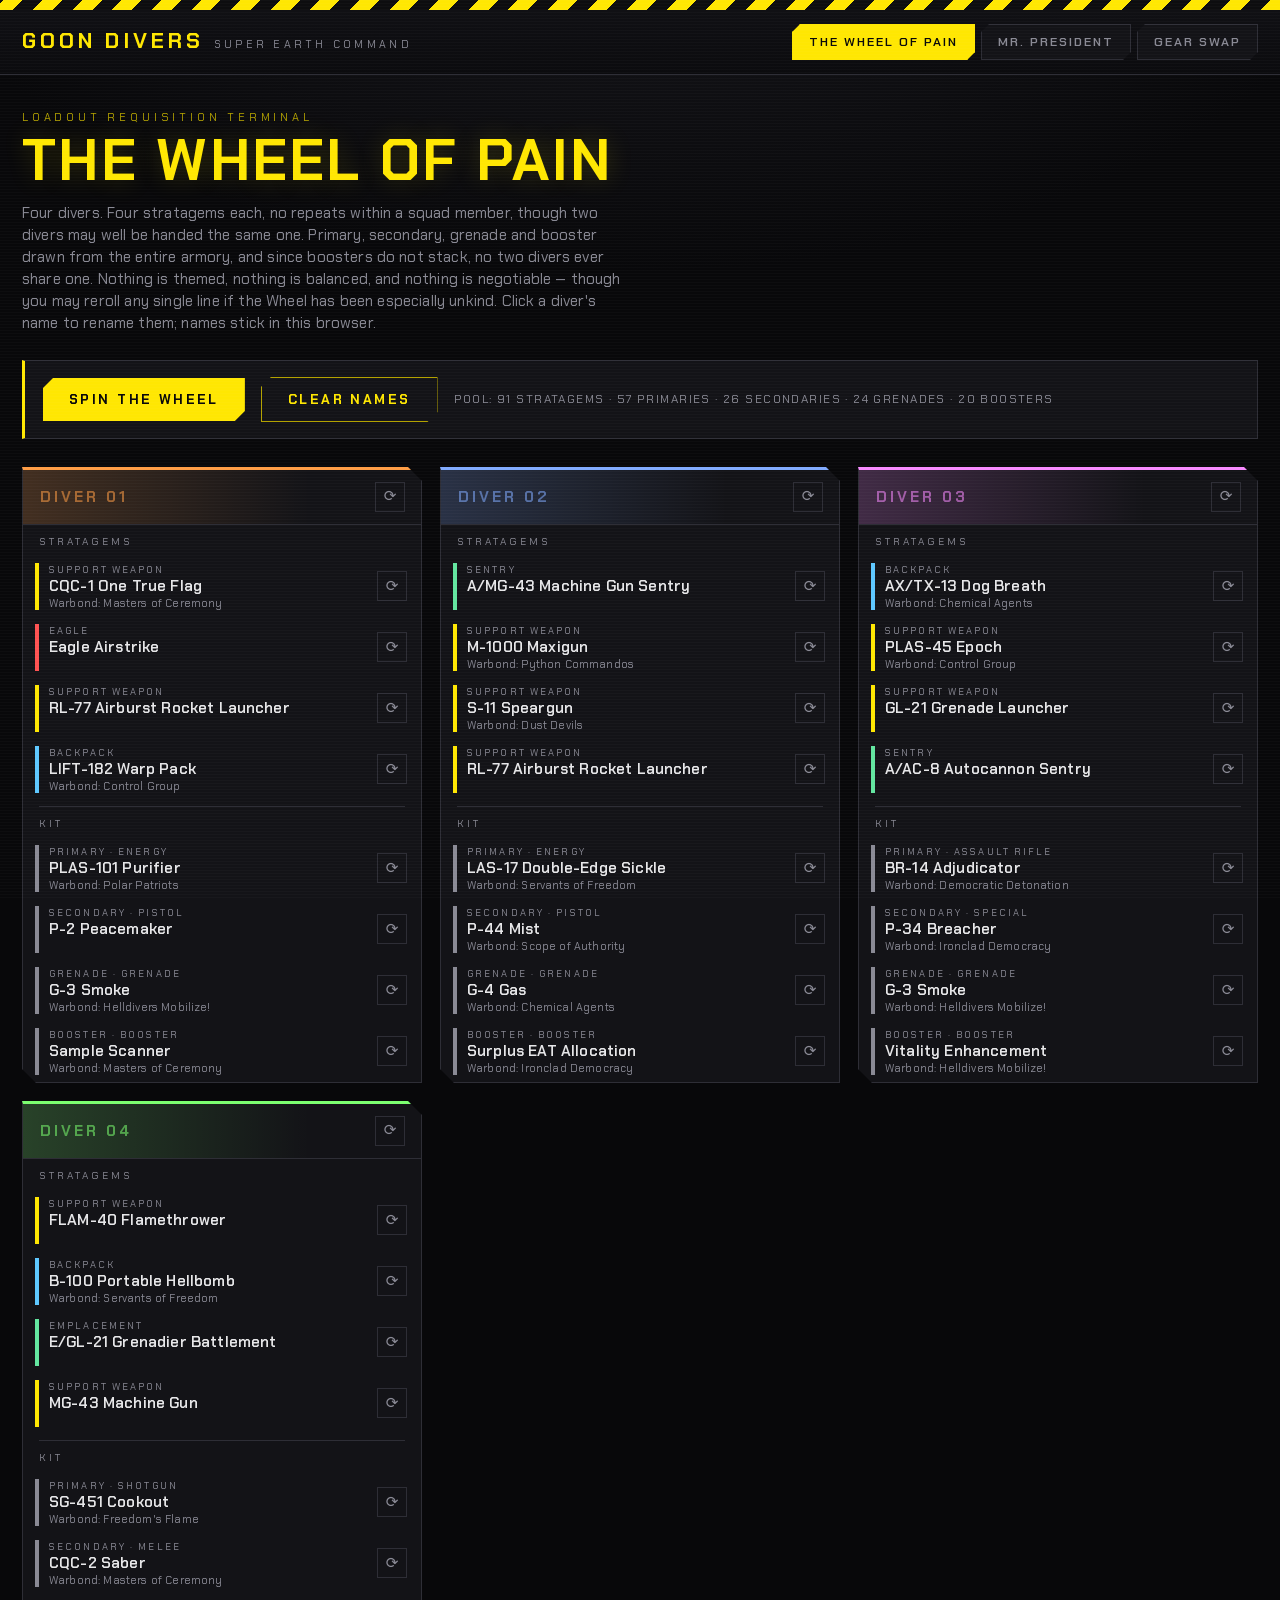
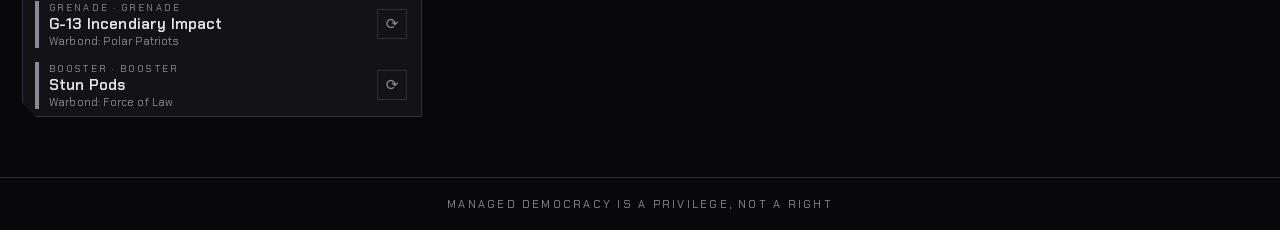
==== index.html @ 0e6957d7 "Label Super Store items and keep note lines a fixed height Co-Authored-By: Claude Sonnet 5.5 <norepl" ====
<!DOCTYPE html>
<html lang="en">
<head>
<meta charset="utf-8">
<meta name="viewport" content="width=device-width, initial-scale=1">
<title>The Wheel of Pain :: Goon Divers</title>
<meta name="description" content="Random Helldivers 2 loadout generator for four divers. No themes, no synergy, no mercy.">
<link rel="preconnect" href="https://fonts.googleapis.com">
<link rel="preconnect" href="https://fonts.gstatic.com" crossorigin>
<link href="https://fonts.googleapis.com/css2?family=Chakra+Petch:wght@400;600;700&display=swap" rel="stylesheet">
<link rel="stylesheet" href="css/style.css?v=13">
</head>
<body>

<div class="hazard"></div>

<header class="masthead">
  <div class="masthead-inner">
    <a class="brand" href="index.html">
      <span class="brand-mark">Goon Divers</span>
      <span class="brand-sub">Super Earth Command</span>
    </a>
    <nav class="nav">
      <a href="index.html" aria-current="page">The Wheel of Pain</a>
      <a href="mr-president.html">Mr. President</a>
      <a href="gear-swap.html">Gear Swap</a>
    </nav>
  </div>
</header>

<main class="shell">

  <div class="page-head">
    <p class="eyebrow">Loadout Requisition Terminal</p>
    <h1>The Wheel of Pain</h1>
    <p class="lede">
      Four divers. Four stratagems each, no repeats within a squad member,
      though two divers may well be handed the same one. Primary, secondary,
      grenade and booster drawn from the entire armory, and since boosters do
      not stack, no two divers ever share one. Nothing is themed, nothing is
      balanced, and nothing is negotiable — though you may reroll any single
      line if the Wheel has been especially unkind.
      Click a diver's name to rename them; names stick in this browser.
    </p>
  </div>

  <div class="controls">
    <button class="btn" id="reroll-all" type="button">Spin the Wheel</button>
    <button class="btn btn-ghost" id="clear-names" type="button">Clear Names</button>
    <span class="control-note">Pool: <span id="pool-count">—</span></span>
  </div>

  <div class="grid" id="grid"></div>

</main>

<footer class="foot">Managed Democracy is a privilege, not a right</footer>

<script src="js/names.js?v=13"></script>
<script src="js/data.js?v=13"></script>
<script src="js/wheel.js?v=13"></script>
</body>
</html>
---- css/style.css ----
/* ==========================================================================
   GOON DIVERS :: SUPER EARTH TERMINAL SKIN
   ========================================================================== */

:root {
  --se-yellow:      #ffe702;
  --se-yellow-dim:  #b3a200;
  --se-red:         #ff3b30;
  --ink:            #08080a;
  --panel:          #131317;
  --panel-2:        #1b1b21;
  --line:           #2e2e36;
  --text:           #e6e6e8;
  --text-dim:       #8a8a95;

  --g-orbital:      #ff8a3d;
  --g-eagle:        #ff5252;
  --g-support:      #ffe702;
  --g-backpack:     #5ec8ff;
  --g-vehicle:      #c08cff;
  --g-sentry:       #63e6a0;
  --g-emplacement:  #63e6a0;
  --g-slot:         #8a8a95;

  /* In-game squad colours, in join order. Diver 4's green is not documented
     anywhere public; it is matched to the other three, which are all exactly
     100% saturation. Swap it here if you pull the real value off a screenshot. */
  --p1: #ff9d45;   /* orange */
  --p2: #81abff;   /* blue   */
  --p3: #f88aff;   /* pink   */
  --p4: #7cff70;   /* green  — derived */

  --notch:          14px;
  --font: "Chakra Petch", "Bahnschrift", "DIN Alternate",
          "Segoe UI Semibold", system-ui, sans-serif;
}

* { box-sizing: border-box; }

html { -webkit-text-size-adjust: 100%; }

body {
  margin: 0;
  min-height: 100vh;
  background:
    radial-gradient(1200px 700px at 50% -10%, #1a1a20 0%, transparent 65%),
    var(--ink);
  color: var(--text);
  font-family: var(--font);
  font-size: 16px;
  line-height: 1.45;
  letter-spacing: .01em;
}

/* Faint scanlines, purely decorative. */
body::before {
  content: "";
  position: fixed;
  inset: 0;
  pointer-events: none;
  z-index: 999;
  background: repeating-linear-gradient(
    to bottom,
    rgba(255,255,255,.022) 0 1px,
    transparent 1px 3px
  );
}

a { color: var(--se-yellow); }

/* --- Hazard stripe divider ------------------------------------------------ */
.hazard {
  height: 10px;
  background: repeating-linear-gradient(
    -45deg,
    var(--se-yellow) 0 14px,
    #0d0d0f 14px 28px
  );
}

/* --- Masthead ------------------------------------------------------------- */
.masthead {
  border-bottom: 1px solid var(--line);
  background: linear-gradient(180deg, #101014, #0b0b0e);
}

.masthead-inner {
  max-width: 1400px;
  margin: 0 auto;
  padding: 14px 22px;
  display: flex;
  align-items: center;
  gap: 22px;
  flex-wrap: wrap;
}

.brand {
  display: flex;
  align-items: baseline;
  gap: 10px;
  text-decoration: none;
  color: inherit;
}

.brand-mark {
  font-size: 1.35rem;
  font-weight: 700;
  letter-spacing: .18em;
  text-transform: uppercase;
  color: var(--se-yellow);
}

.brand-sub {
  font-size: .68rem;
  letter-spacing: .3em;
  text-transform: uppercase;
  color: var(--text-dim);
}

.nav {
  margin-left: auto;
  display: flex;
  gap: 6px;
  flex-wrap: wrap;
}

.nav a {
  display: block;
  padding: 8px 16px;
  font-size: .78rem;
  font-weight: 600;
  letter-spacing: .16em;
  text-transform: uppercase;
  text-decoration: none;
  color: var(--text-dim);
  border: 1px solid var(--line);
  background: var(--panel);
  clip-path: polygon(8px 0, 100% 0, 100% calc(100% - 8px), calc(100% - 8px) 100%, 0 100%, 0 8px);
  transition: color .12s, border-color .12s, background .12s;
}

.nav a:hover { color: var(--se-yellow); border-color: var(--se-yellow-dim); }

.nav a[aria-current="page"] {
  color: var(--ink);
  background: var(--se-yellow);
  border-color: var(--se-yellow);
}

/* --- Page shell ----------------------------------------------------------- */
.shell {
  max-width: 1400px;
  margin: 0 auto;
  padding: 34px 22px 60px;
}

.page-head { margin-bottom: 26px; }

.eyebrow {
  font-size: .7rem;
  letter-spacing: .34em;
  text-transform: uppercase;
  color: var(--se-yellow-dim);
  margin: 0 0 8px;
}

h1 {
  margin: 0;
  font-size: clamp(2.1rem, 6vw, 3.6rem);
  font-weight: 700;
  line-height: .98;
  letter-spacing: .04em;
  text-transform: uppercase;
  color: var(--se-yellow);
  text-shadow: 0 0 26px rgba(255, 231, 2, .18);
}

.lede {
  margin: 12px 0 0;
  max-width: 68ch;
  color: var(--text-dim);
  font-size: .95rem;
}

/* --- Control bar ---------------------------------------------------------- */
.controls {
  margin: 24px 0 28px;
  padding: 16px 18px;
  display: flex;
  align-items: center;
  gap: 16px;
  flex-wrap: wrap;
  background: var(--panel);
  border: 1px solid var(--line);
  border-left: 3px solid var(--se-yellow);
}

.btn {
  font-family: inherit;
  font-size: .84rem;
  font-weight: 700;
  letter-spacing: .18em;
  text-transform: uppercase;
  padding: 13px 26px;
  color: var(--ink);
  background: var(--se-yellow);
  border: none;
  cursor: pointer;
  clip-path: polygon(10px 0, 100% 0, 100% calc(100% - 10px), calc(100% - 10px) 100%, 0 100%, 0 10px);
  transition: filter .12s, transform .06s;
}

.btn:hover { filter: brightness(1.12); }
.btn:active { transform: translateY(1px); }

.btn-ghost {
  color: var(--se-yellow);
  background: transparent;
  border: 1px solid var(--se-yellow-dim);
}

.btn-ghost:hover { background: rgba(255, 231, 2, .09); filter: none; }

.control-note {
  font-size: .74rem;
  letter-spacing: .12em;
  text-transform: uppercase;
  color: var(--text-dim);
}

/* --- Diver grid ----------------------------------------------------------- */
.grid {
  display: grid;
  grid-template-columns: repeat(auto-fit, minmax(300px, 1fr));
  gap: 18px;
}

.diver {
  --diver: var(--se-yellow);   /* overridden per card below */
  background: var(--panel);
  border: 1px solid var(--line);
  border-top: 3px solid var(--diver);
  clip-path: polygon(
    0 0, calc(100% - var(--notch)) 0, 100% var(--notch),
    100% 100%, var(--notch) 100%, 0 calc(100% - var(--notch))
  );
  display: flex;
  flex-direction: column;
}

.diver:nth-child(1) { --diver: var(--p1); }
.diver:nth-child(2) { --diver: var(--p2); }
.diver:nth-child(3) { --diver: var(--p3); }
.diver:nth-child(4) { --diver: var(--p4); }

/* Gear Swap puts a full-width scope banner first, pushing the four divers
   along by one. It sets its own colour, so only the divers shift. */
.scope-card ~ .diver:nth-child(2) { --diver: var(--p1); }
.scope-card ~ .diver:nth-child(3) { --diver: var(--p2); }
.scope-card ~ .diver:nth-child(4) { --diver: var(--p3); }
.scope-card ~ .diver:nth-child(5) { --diver: var(--p4); }

/* Reroll buttons follow their card, so the squad colour reads down the whole
   card. The slot bars stay on the stratagem-category palette — those carry
   information the diver colour would drown out. */
.diver .icon-btn:hover {
  background: var(--diver);
  border-color: var(--diver);
}

.diver-head {
  padding: 12px 16px;
  display: flex;
  align-items: center;
  gap: 10px;
  background: linear-gradient(90deg,
    color-mix(in srgb, var(--diver) 20%, transparent), transparent 72%);
  border-bottom: 1px solid var(--line);
}

/* Editable diver name. Styled to read as a heading until you click it. */
.diver-name {
  flex: 1;
  min-width: 0;
  font-family: inherit;
  font-size: .95rem;
  font-weight: 700;
  letter-spacing: .2em;
  text-transform: uppercase;
  color: var(--diver);
  background: transparent;
  border: 1px solid transparent;
  border-radius: 0;
  padding: 4px 8px;
  margin: -4px -8px;
  cursor: text;
  transition: border-color .12s, background .12s;
}

.diver-name::placeholder {
  color: var(--diver);
  opacity: .55;
}

.diver-name:hover {
  border-color: var(--line);
  background: color-mix(in srgb, var(--diver) 7%, transparent);
}

.diver-name:focus {
  outline: none;
  border-color: var(--diver);
  background: color-mix(in srgb, var(--diver) 12%, transparent);
}

.diver-name:focus::placeholder { opacity: .3; }

.diver-head .icon-btn { margin-left: auto; }

.section-label {
  padding: 10px 16px 6px;
  font-size: .64rem;
  letter-spacing: .3em;
  text-transform: uppercase;
  color: var(--text-dim);
}

.divider {
  height: 1px;
  margin: 6px 16px 0;
  background: var(--line);
}

/* --- Individual kit slot -------------------------------------------------- */
.slot {
  display: grid;
  grid-template-columns: 4px 1fr auto;
  align-items: center;
  gap: 10px;
  padding: 7px 14px 7px 12px;
}

.slot:hover { background: var(--panel-2); }

.slot-bar {
  align-self: stretch;
  min-height: 26px;
  background: var(--tag, var(--g-slot));
}

.slot-body { min-width: 0; }

.slot-kind {
  font-size: .6rem;
  letter-spacing: .22em;
  text-transform: uppercase;
  color: var(--text-dim);
}

.slot-name {
  font-size: .95rem;
  font-weight: 600;
  line-height: 1.25;
  overflow-wrap: anywhere;
}

.slot-note {
  font-size: .68rem;
  color: var(--text-dim);
  line-height: 1.3;
  min-height: 1.3em;   /* empty notes still hold their line */
}

.slot-note.store { color: var(--p2); }

.slot-name.rolling { color: var(--se-yellow-dim); }

.icon-btn {
  font-family: inherit;
  font-size: .95rem;
  line-height: 1;
  width: 30px;
  height: 30px;
  display: grid;
  place-items: center;
  color: var(--text-dim);
  background: transparent;
  border: 1px solid var(--line);
  cursor: pointer;
  transition: color .12s, border-color .12s, background .12s;
}

.icon-btn:hover {
  color: var(--ink);
  background: var(--se-yellow);
  border-color: var(--se-yellow);
}

/* --- Gear Swap body ------------------------------------------------------- */

.swap-body {
  padding: 20px 16px 24px;
  display: flex;
  flex-direction: column;
  gap: 6px;
  align-items: flex-start;
}

.swap-caption {
  font-size: .64rem;
  letter-spacing: .3em;
  text-transform: uppercase;
  color: var(--text-dim);
}

/* Coloured for the diver being built FOR, not the one doing the building, so
   you can trace a hand-off by matching the two colours across cards. */
.swap-target {
  font-size: 1.5rem;
  font-weight: 700;
  line-height: 1.15;
  letter-spacing: .04em;
  text-transform: uppercase;
  overflow-wrap: anywhere;
  color: var(--target, var(--se-yellow));
}

.swap-self {
  margin-top: 4px;
  padding: 3px 10px;
  font-size: .6rem;
  letter-spacing: .22em;
  text-transform: uppercase;
  color: var(--ink);
  background: var(--target, var(--se-yellow));
}

.swap-self[hidden] { display: none; }

#copy-note { color: var(--se-yellow); }

/* Spans the whole grid: the scope is one ruling for the squad, not per diver. */
/* .diver.scope-card, not .scope-card: it has to outrank .diver:nth-child(1),
   or the banner takes diver one's orange from its position in the grid. */
.diver.scope-card {
  grid-column: 1 / -1;
  --diver: var(--se-yellow);
}

.scope-name {
  font-size: 1.5rem;
  font-weight: 700;
  line-height: 1.15;
  letter-spacing: .04em;
  text-transform: uppercase;
  overflow-wrap: anywhere;
  color: var(--se-yellow);
}

/* --- Mr. President body --------------------------------------------------- */

/* Static counterpart to .diver-name, for cards whose header is a role rather
   than a diver. */
.card-title {
  flex: 1;
  min-width: 0;
  font-size: .95rem;
  font-weight: 700;
  letter-spacing: .2em;
  text-transform: uppercase;
  color: var(--diver);
}

.pres-body {
  padding: 18px 16px 22px;
  display: flex;
  flex-direction: column;
  gap: 4px;
  align-items: flex-start;
  flex: 1;
}

.pres-caption {
  font-size: .64rem;
  letter-spacing: .3em;
  text-transform: uppercase;
  color: var(--text-dim);
}

.pres-sub { margin-top: 10px; width: 100%; }
.pres-sub[hidden] { display: none; }

/* A headline value with its own reroll button beside it. */
.pres-row {
  display: flex;
  align-items: flex-start;
  gap: 10px;
}
.pres-row .pres-nerf { flex: 1; min-width: 0; margin-bottom: 0; }
.pres-row .icon-btn  { flex: none; }
.toggle[hidden] { display: none; }

/* Editable diver name, sized as the card's headline. */
.pres-name {
  width: 100%;
  font-family: inherit;
  font-size: 1.5rem;
  font-weight: 700;
  line-height: 1.15;
  letter-spacing: .04em;
  text-transform: uppercase;
  color: var(--diver);
  background: transparent;
  border: 1px solid transparent;
  border-radius: 0;
  padding: 4px 8px;
  margin: -4px -8px;
  cursor: text;
  transition: border-color .12s, background .12s;
}

.pres-name::placeholder { color: var(--diver); opacity: .55; }
.pres-name:hover  { border-color: var(--line); background: color-mix(in srgb, var(--diver) 7%, transparent); }
.pres-name:focus  { outline: none; border-color: var(--diver);
                    background: color-mix(in srgb, var(--diver) 12%, transparent); }
.pres-name:focus::placeholder { opacity: .3; }

.pres-verdict {
  font-size: 1.5rem;
  font-weight: 700;
  line-height: 1.15;
  letter-spacing: .04em;
  text-transform: uppercase;
  color: var(--se-yellow);
}

.pres-verdict.is-denied { color: var(--se-red); }

.pres-nerf {
  font-size: 1.5rem;
  font-weight: 700;
  line-height: 1.15;
  letter-spacing: .04em;
  text-transform: uppercase;
  overflow-wrap: anywhere;
  color: var(--diver);
  margin-bottom: 10px;
}

.pres-detail {
  font-size: 1.05rem;
  font-weight: 600;
  letter-spacing: .06em;
  text-transform: uppercase;
  overflow-wrap: anywhere;
  color: var(--text);
}

.pres-off {
  font-size: 1.05rem;
  letter-spacing: .06em;
  text-transform: uppercase;
  color: var(--text-dim);
}

.pres-off[hidden] { display: none; }

/* --- On/off switch -------------------------------------------------------- */

.toggle {
  font-family: inherit;
  font-size: .68rem;
  font-weight: 700;
  letter-spacing: .2em;
  text-transform: uppercase;
  min-width: 58px;
  padding: 6px 12px;
  cursor: pointer;
  color: var(--ink);
  background: var(--diver);
  border: 1px solid var(--diver);
  transition: color .12s, background .12s;
}

.toggle[aria-pressed="false"] {
  color: var(--text-dim);
  background: transparent;
  border-color: var(--line);
}

.toggle[aria-pressed="false"]:hover { color: var(--text); border-color: var(--text-dim); }

/* --- Stub pages ----------------------------------------------------------- */
.stub {
  margin-top: 34px;
  padding: 46px 26px;
  text-align: center;
  background: var(--panel);
  border: 1px solid var(--line);
  clip-path: polygon(
    0 0, calc(100% - var(--notch)) 0, 100% var(--notch),
    100% 100%, var(--notch) 100%, 0 calc(100% - var(--notch))
  );
}

.stub-stamp {
  display: inline-block;
  padding: 10px 26px;
  font-size: 1.05rem;
  font-weight: 700;
  letter-spacing: .28em;
  text-transform: uppercase;
  color: var(--se-red);
  border: 3px solid var(--se-red);
  transform: rotate(-3deg);
  opacity: .85;
}

.stub p {
  margin: 22px auto 0;
  max-width: 52ch;
  color: var(--text-dim);
}

/* --- Boot failure notice -------------------------------------------------- */

.boot-error {
  grid-column: 1 / -1;
  padding: 20px 18px;
  font-size: .95rem;
  color: var(--text);
  background: var(--panel);
  border: 1px solid var(--line);
  border-left: 3px solid var(--se-red);
}

/* --- Footer --------------------------------------------------------------- */
.foot {
  border-top: 1px solid var(--line);
  padding: 18px 22px;
  text-align: center;
  font-size: .7rem;
  letter-spacing: .2em;
  text-transform: uppercase;
  color: var(--text-dim);
}

@media (prefers-reduced-motion: reduce) {
  * { animation: none !important; transition: none !important; }
}
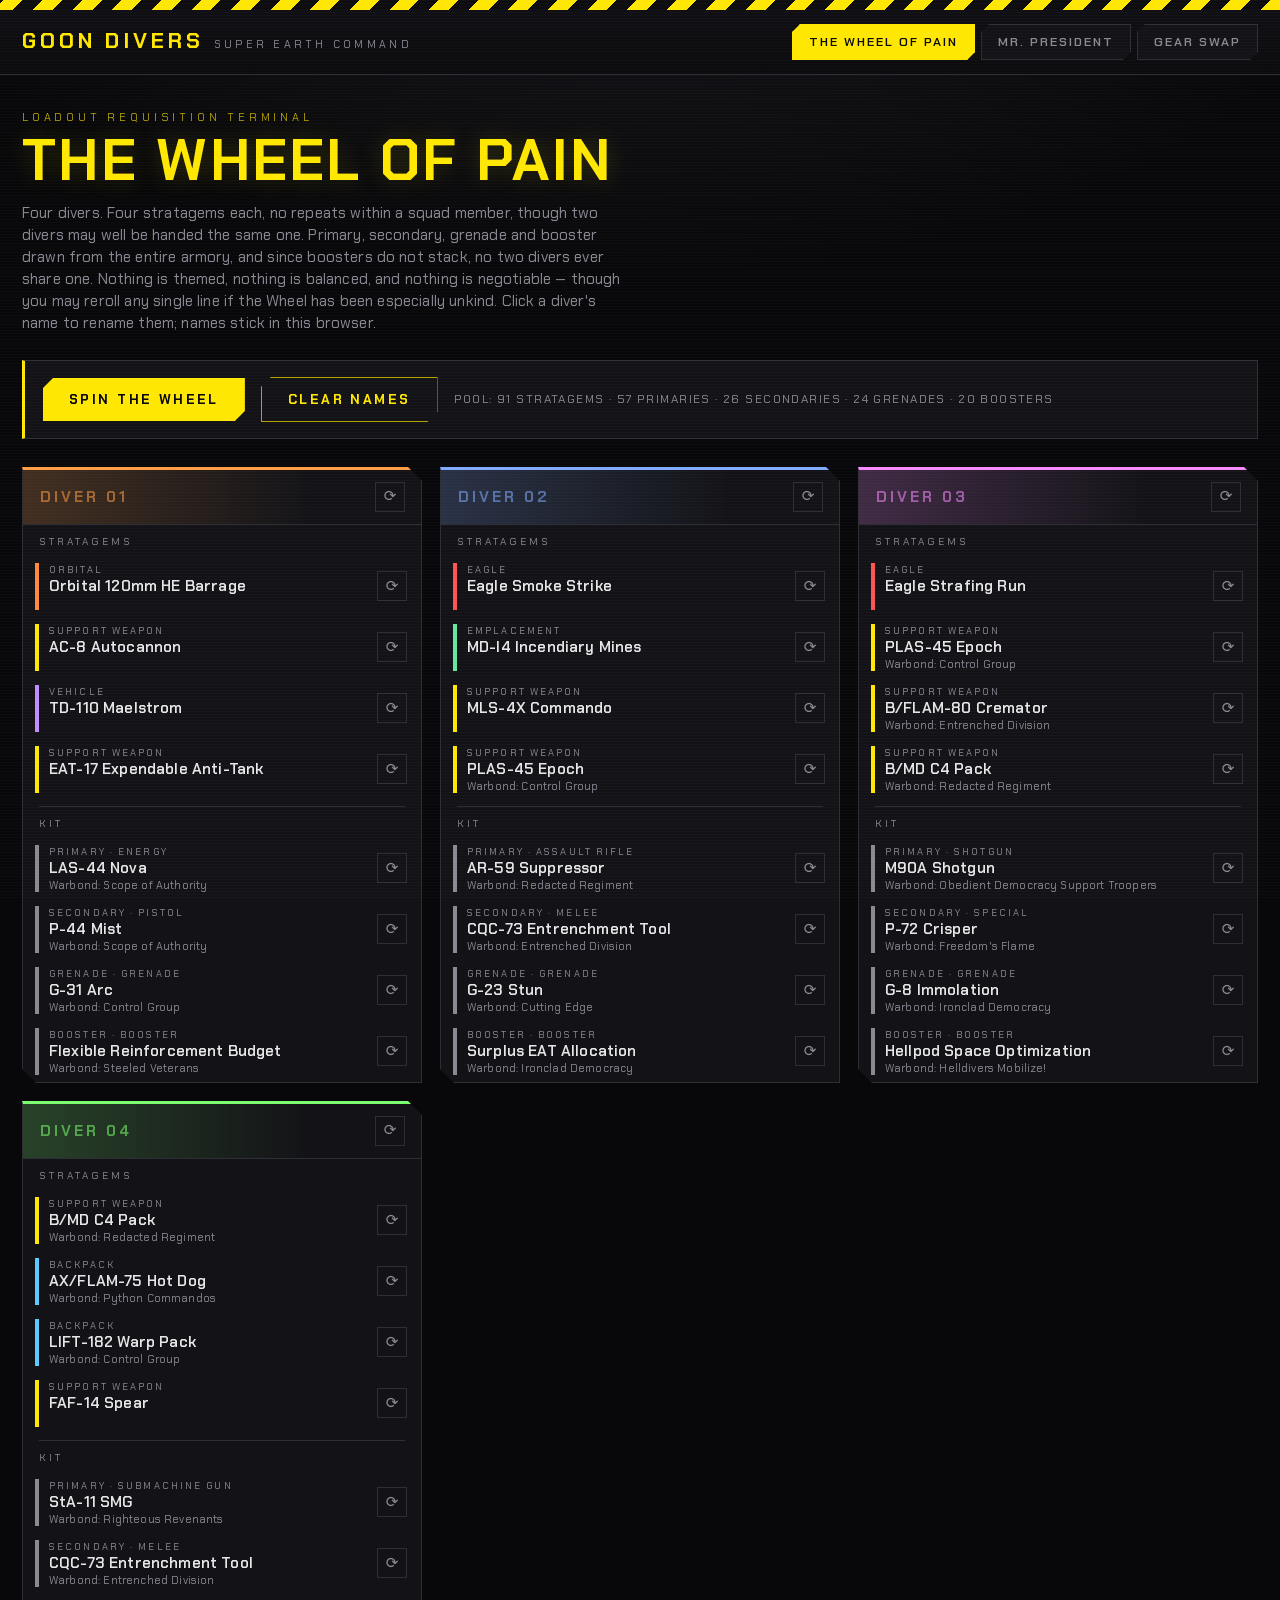
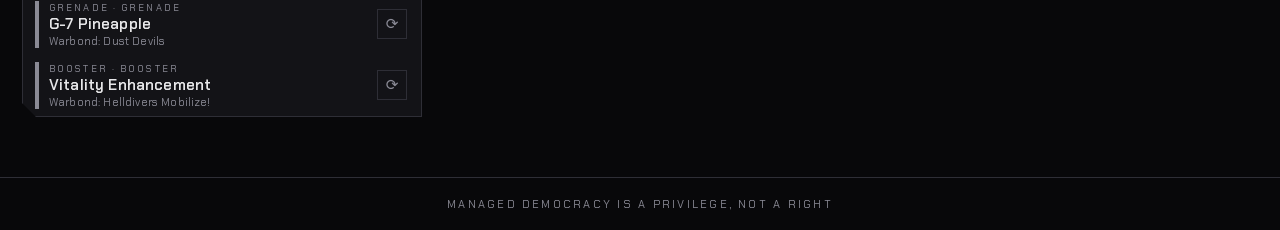
==== commit e3e664ce: "Credit the MP-98 Knight to the Super Citizen's Edition Co-Authored-By: Claude Sonnet 5.5 <noreply@an" ====
--- a/index.html
+++ b/index.html
@@ -8,7 +8,7 @@
 <link rel="preconnect" href="https://fonts.googleapis.com">
 <link rel="preconnect" href="https://fonts.gstatic.com" crossorigin>
 <link href="https://fonts.googleapis.com/css2?family=Chakra+Petch:wght@400;600;700&display=swap" rel="stylesheet">
-<link rel="stylesheet" href="css/style.css?v=13">
+<link rel="stylesheet" href="css/style.css?v=14">
 </head>
 <body>
 
@@ -56,8 +56,8 @@
 
 <footer class="foot">Managed Democracy is a privilege, not a right</footer>
 
-<script src="js/names.js?v=13"></script>
-<script src="js/data.js?v=13"></script>
-<script src="js/wheel.js?v=13"></script>
+<script src="js/names.js?v=14"></script>
+<script src="js/data.js?v=14"></script>
+<script src="js/wheel.js?v=14"></script>
 </body>
 </html>
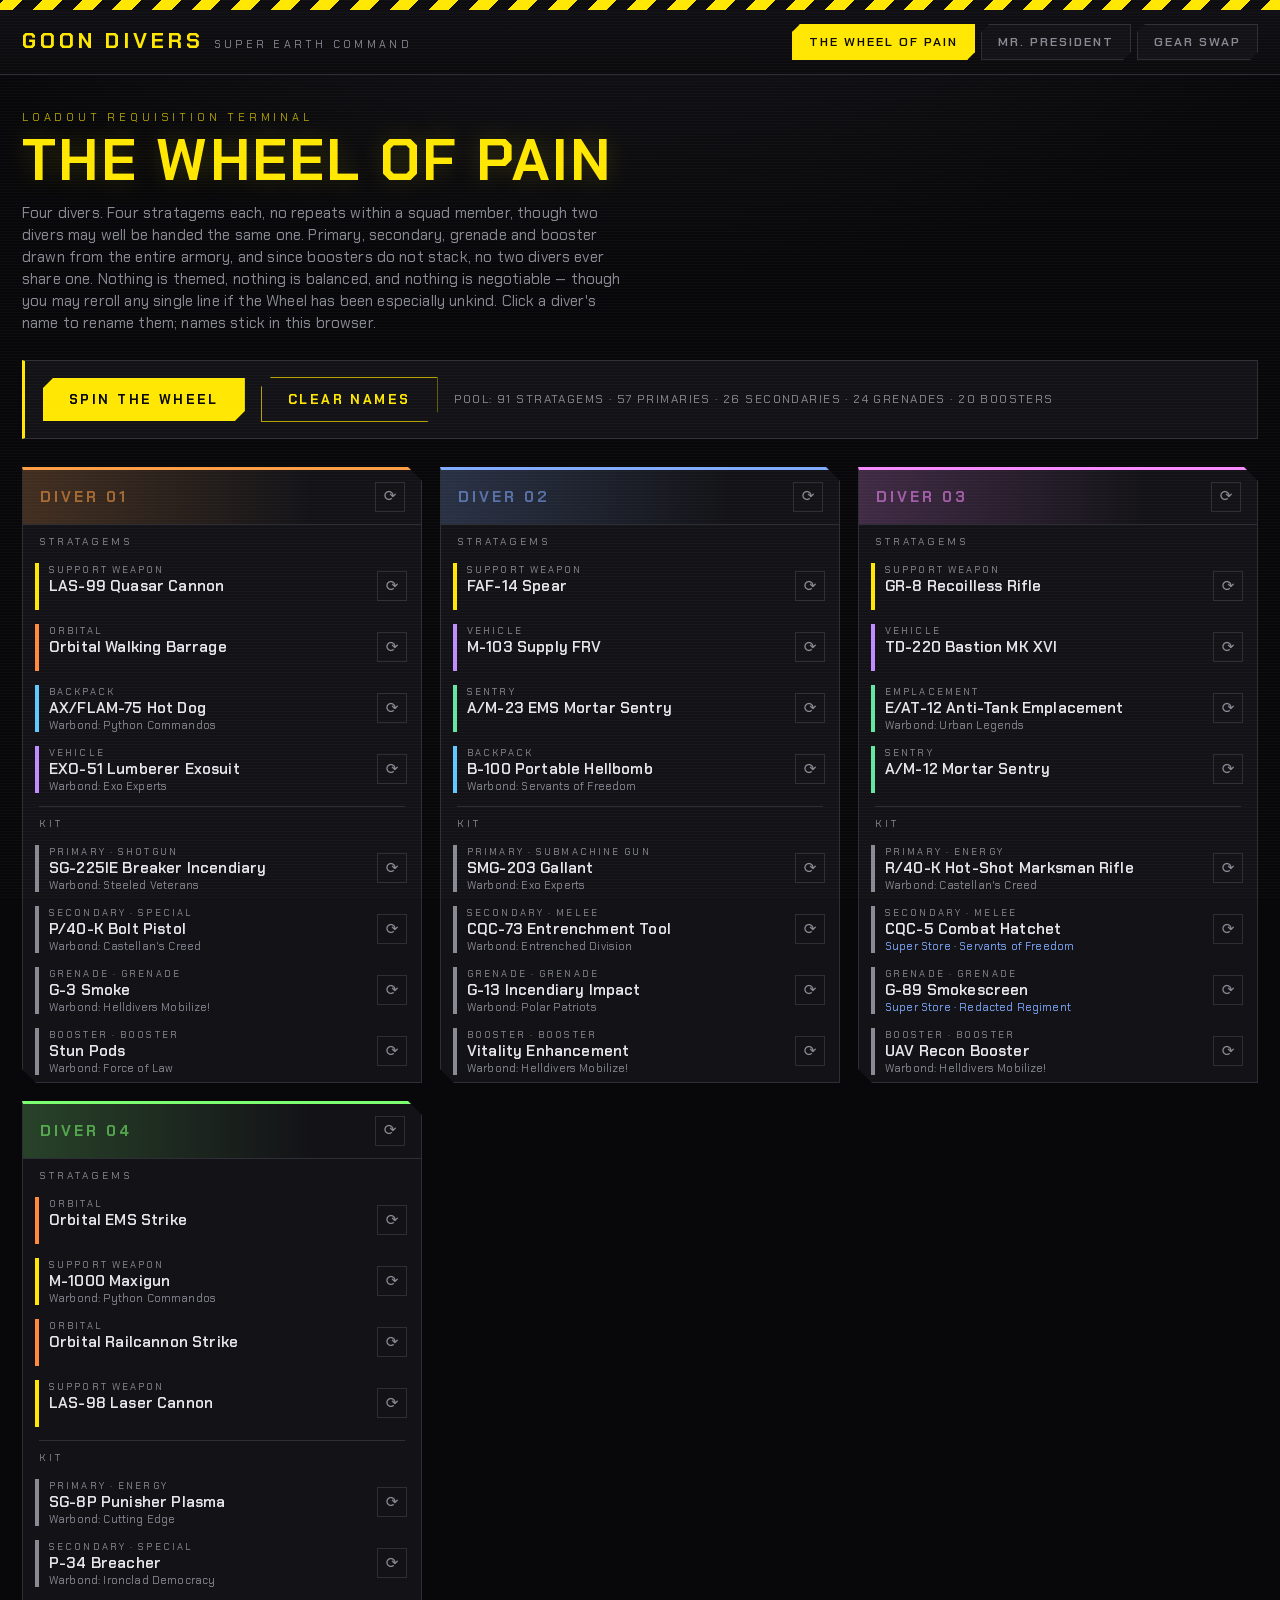
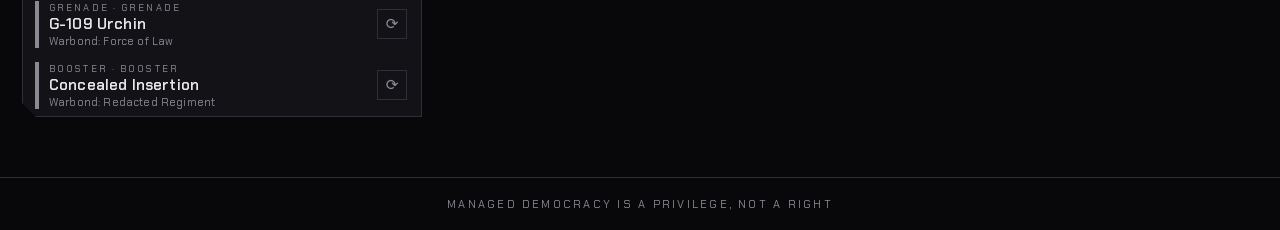
==== commit ccdb0751: "Label the Knight by edition, shorten ODST Co-Authored-By: Claude Sonnet 5.5 <noreply@anthropic.com>" ====
--- a/index.html
+++ b/index.html
@@ -8,7 +8,7 @@
 <link rel="preconnect" href="https://fonts.googleapis.com">
 <link rel="preconnect" href="https://fonts.gstatic.com" crossorigin>
 <link href="https://fonts.googleapis.com/css2?family=Chakra+Petch:wght@400;600;700&display=swap" rel="stylesheet">
-<link rel="stylesheet" href="css/style.css?v=14">
+<link rel="stylesheet" href="css/style.css?v=15">
 </head>
 <body>
 
@@ -56,8 +56,8 @@
 
 <footer class="foot">Managed Democracy is a privilege, not a right</footer>
 
-<script src="js/names.js?v=14"></script>
-<script src="js/data.js?v=14"></script>
-<script src="js/wheel.js?v=14"></script>
+<script src="js/names.js?v=15"></script>
+<script src="js/data.js?v=15"></script>
+<script src="js/wheel.js?v=15"></script>
 </body>
 </html>
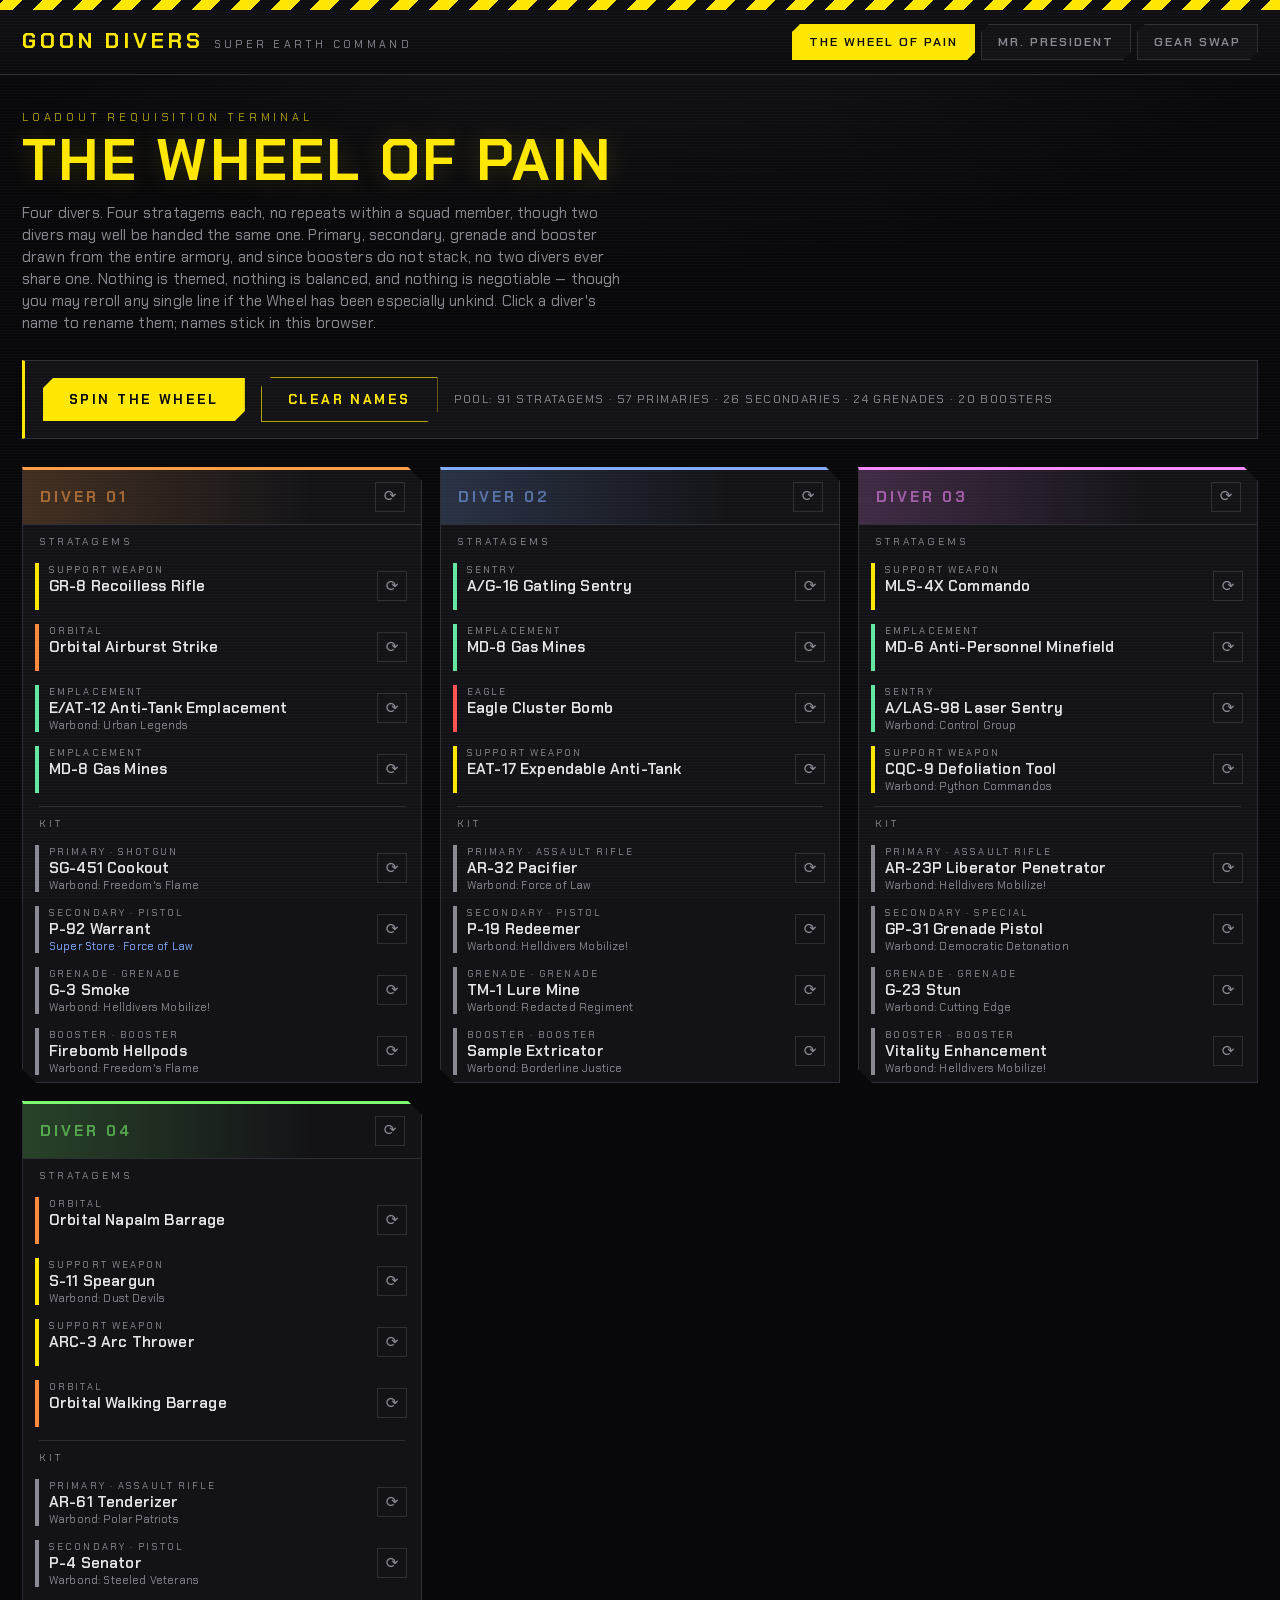
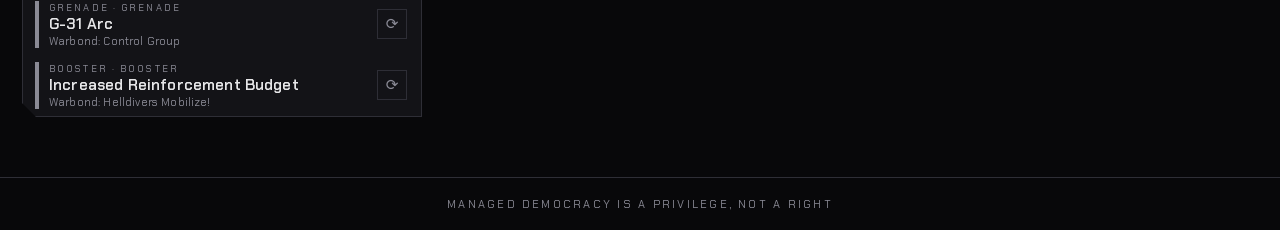
==== commit d7ccab25: "Spin the warbond note, kind label and colour bar with the item name Co-Authored-By: Claude Sonnet 5." ====
--- a/index.html
+++ b/index.html
@@ -8,7 +8,7 @@
 <link rel="preconnect" href="https://fonts.googleapis.com">
 <link rel="preconnect" href="https://fonts.gstatic.com" crossorigin>
 <link href="https://fonts.googleapis.com/css2?family=Chakra+Petch:wght@400;600;700&display=swap" rel="stylesheet">
-<link rel="stylesheet" href="css/style.css?v=15">
+<link rel="stylesheet" href="css/style.css?v=16">
 </head>
 <body>
 
@@ -56,8 +56,8 @@
 
 <footer class="foot">Managed Democracy is a privilege, not a right</footer>
 
-<script src="js/names.js?v=15"></script>
-<script src="js/data.js?v=15"></script>
-<script src="js/wheel.js?v=15"></script>
+<script src="js/names.js?v=16"></script>
+<script src="js/data.js?v=16"></script>
+<script src="js/wheel.js?v=16"></script>
 </body>
 </html>
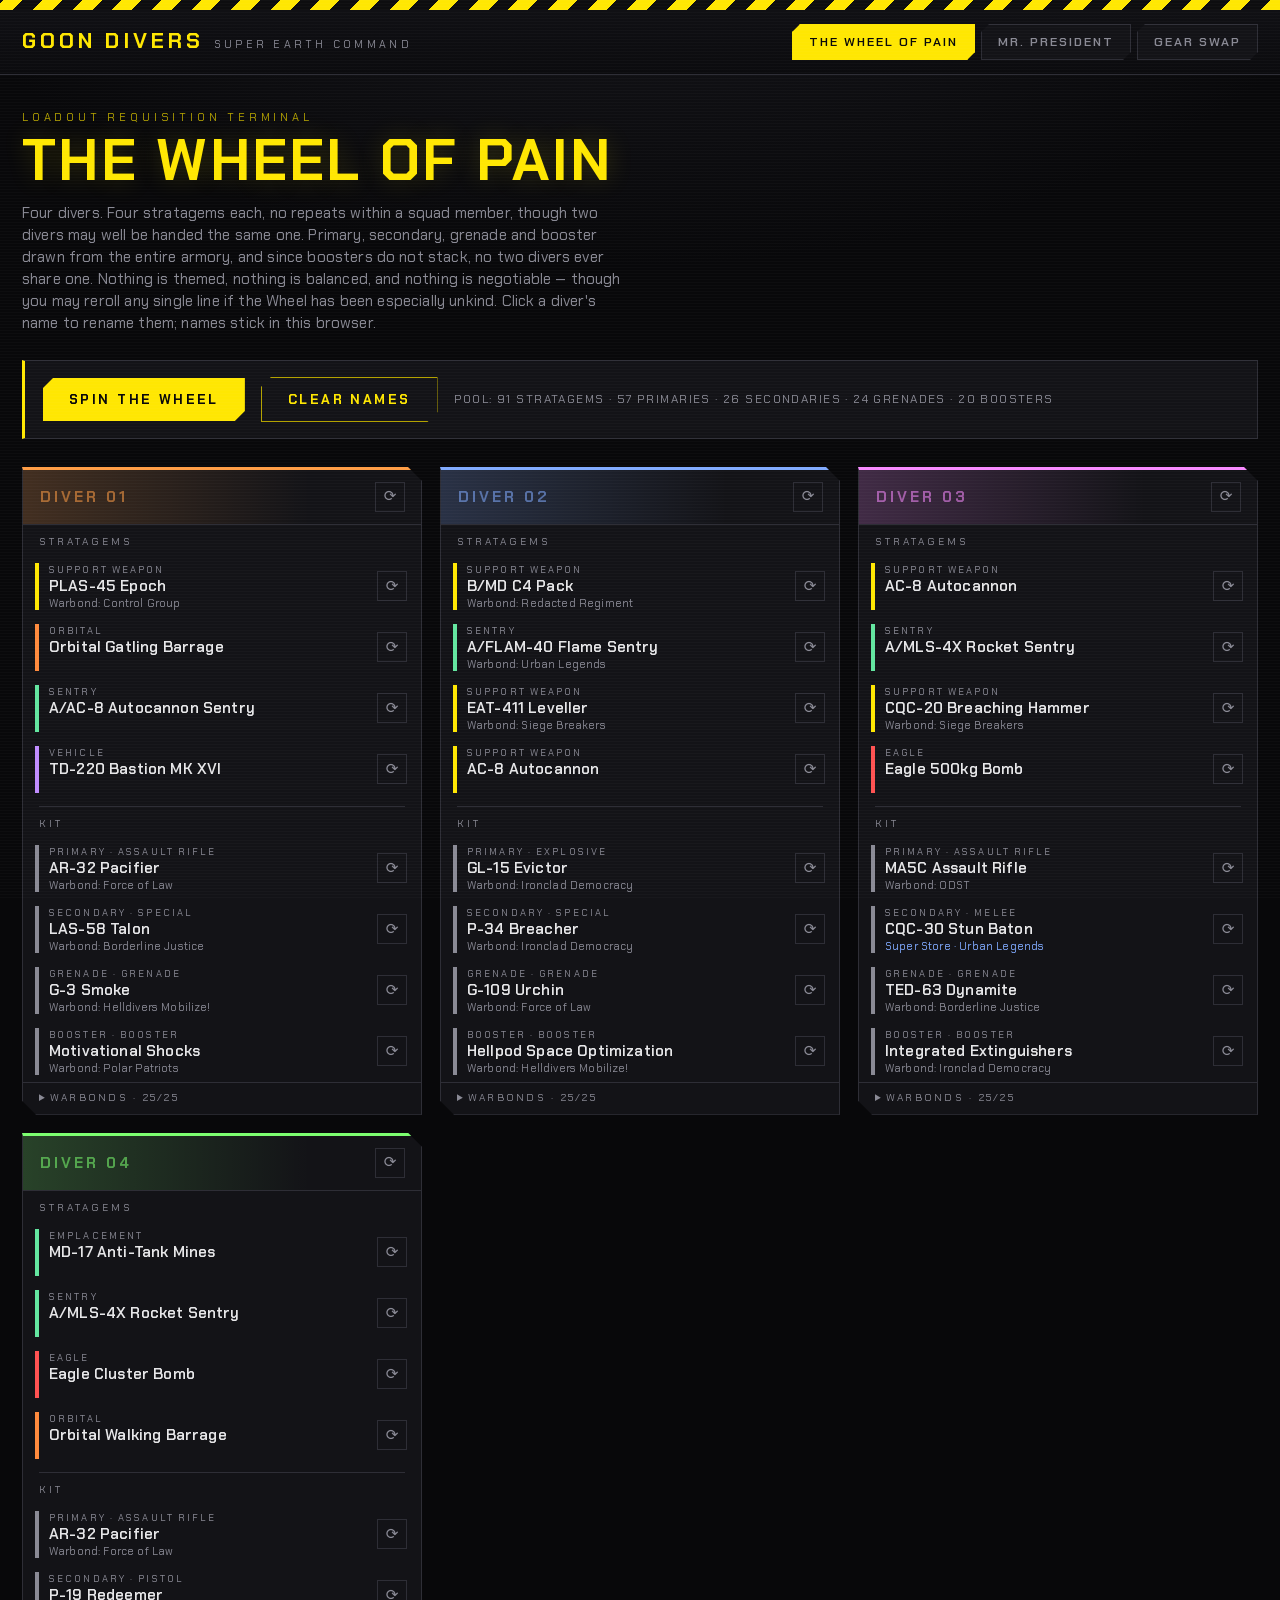
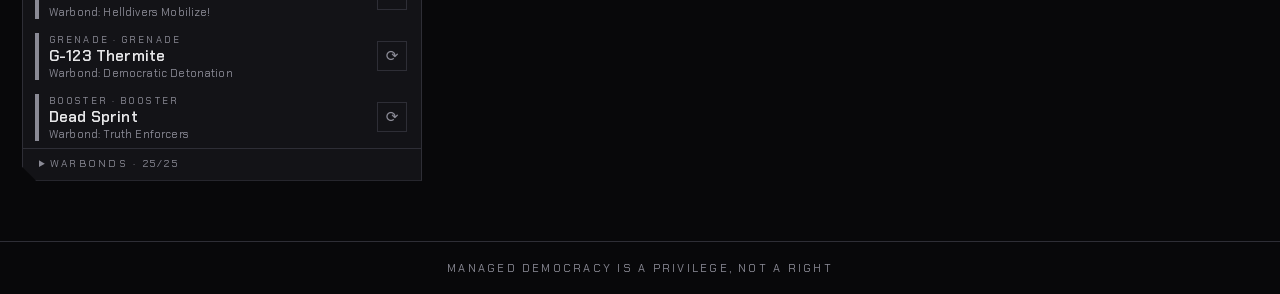
==== commit ab3863ab: "Add per-diver warbond toggles, listed in release order Collapsed by default, all enabled on load. Ba" ====
--- a/index.html
+++ b/index.html
@@ -8,7 +8,7 @@
 <link rel="preconnect" href="https://fonts.googleapis.com">
 <link rel="preconnect" href="https://fonts.gstatic.com" crossorigin>
 <link href="https://fonts.googleapis.com/css2?family=Chakra+Petch:wght@400;600;700&display=swap" rel="stylesheet">
-<link rel="stylesheet" href="css/style.css?v=16">
+<link rel="stylesheet" href="css/style.css?v=19">
 </head>
 <body>
 
@@ -56,8 +56,8 @@
 
 <footer class="foot">Managed Democracy is a privilege, not a right</footer>
 
-<script src="js/names.js?v=16"></script>
-<script src="js/data.js?v=16"></script>
-<script src="js/wheel.js?v=16"></script>
+<script src="js/names.js?v=19"></script>
+<script src="js/data.js?v=19"></script>
+<script src="js/wheel.js?v=19"></script>
 </body>
 </html>
--- a/css/style.css
+++ b/css/style.css
@@ -331,6 +331,59 @@
   background: var(--line);
 }
 
+/* --- Per-diver warbond toggles -------------------------------------------- */
+.wb-toggles {
+  margin-top: auto;
+  border-top: 1px solid var(--line);
+  font-size: .64rem;
+  color: var(--text-dim);
+}
+
+.wb-toggles summary {
+  padding: 8px 16px;
+  letter-spacing: .22em;
+  text-transform: uppercase;
+  cursor: pointer;
+}
+
+.wb-toggles summary:hover { color: var(--text); }
+
+.wb-actions {
+  padding: 0 16px 4px;
+  display: flex;
+  gap: 12px;
+}
+
+.wb-link {
+  font: inherit;
+  letter-spacing: .12em;
+  text-transform: uppercase;
+  color: var(--diver);
+  background: none;
+  border: 0;
+  padding: 0;
+  cursor: pointer;
+}
+
+.wb-link:hover { text-decoration: underline; }
+
+.wb-list {
+  padding: 4px 16px 12px;
+  columns: 135px;      /* fills down each column, then across */
+  column-gap: 10px;
+}
+
+.wb-item {
+  break-inside: avoid;
+  padding: 1px 0;
+  display: flex;
+  align-items: center;
+  gap: 6px;
+  cursor: pointer;
+}
+
+.wb-item input { accent-color: var(--diver); margin: 0; }
+
 /* --- Individual kit slot -------------------------------------------------- */
 .slot {
   display: grid;
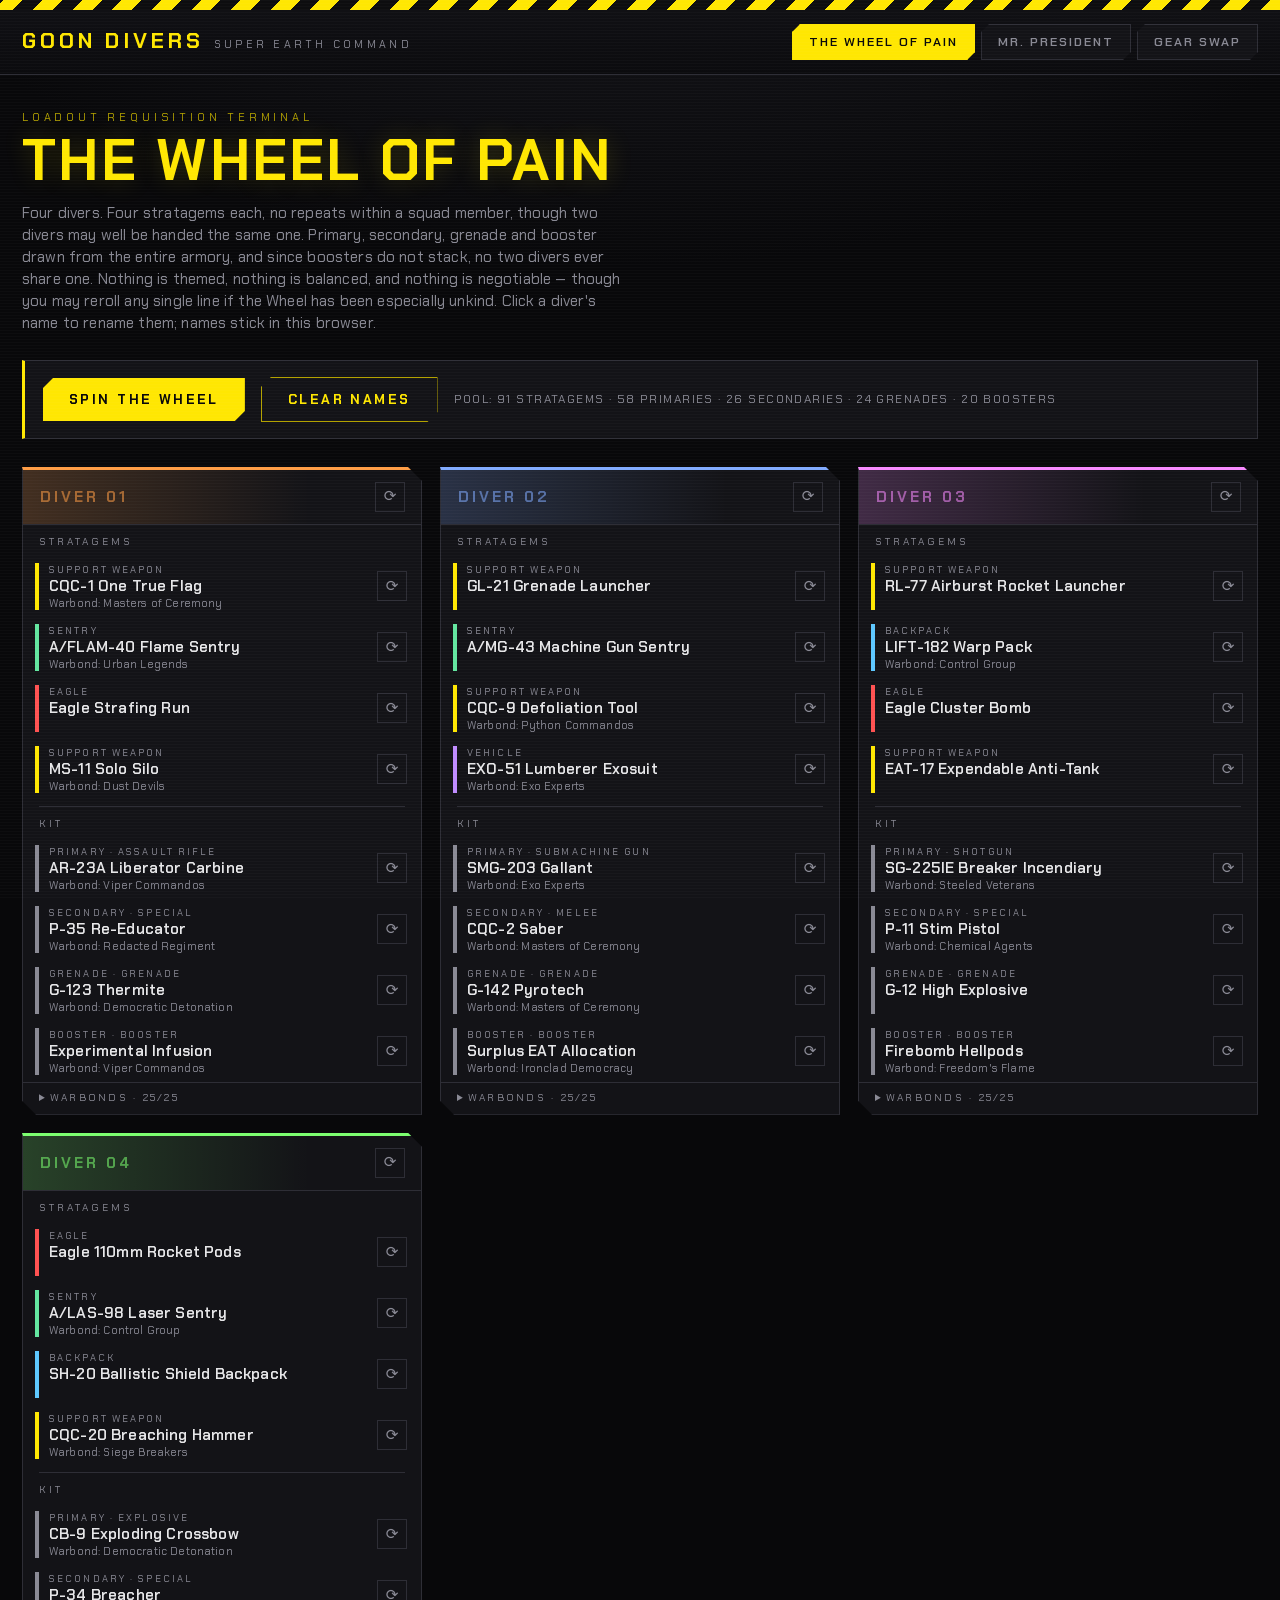
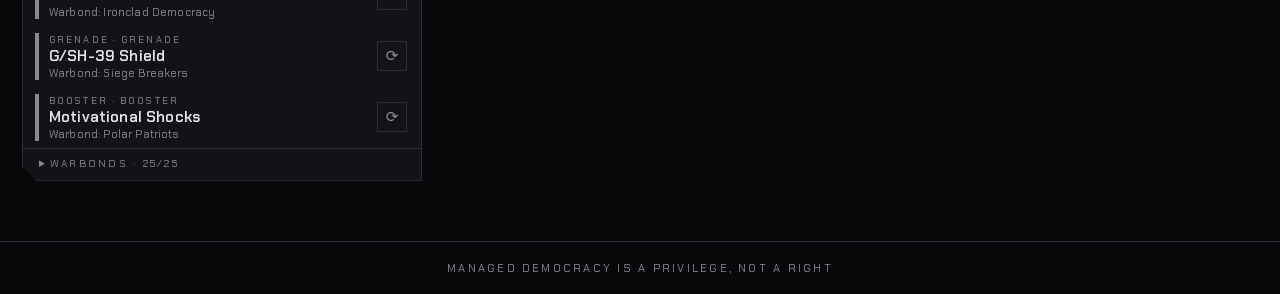
==== commit 80226ee6: "Add the AR-23L Liberator Legacy Free reward, so no origin note. Asset version bumped to v=20.  Co-Au" ====
--- a/index.html
+++ b/index.html
@@ -8,7 +8,7 @@
 <link rel="preconnect" href="https://fonts.googleapis.com">
 <link rel="preconnect" href="https://fonts.gstatic.com" crossorigin>
 <link href="https://fonts.googleapis.com/css2?family=Chakra+Petch:wght@400;600;700&display=swap" rel="stylesheet">
-<link rel="stylesheet" href="css/style.css?v=19">
+<link rel="stylesheet" href="css/style.css?v=20">
 </head>
 <body>
 
@@ -56,8 +56,8 @@
 
 <footer class="foot">Managed Democracy is a privilege, not a right</footer>
 
-<script src="js/names.js?v=19"></script>
-<script src="js/data.js?v=19"></script>
-<script src="js/wheel.js?v=19"></script>
+<script src="js/names.js?v=20"></script>
+<script src="js/data.js?v=20"></script>
+<script src="js/wheel.js?v=20"></script>
 </body>
 </html>
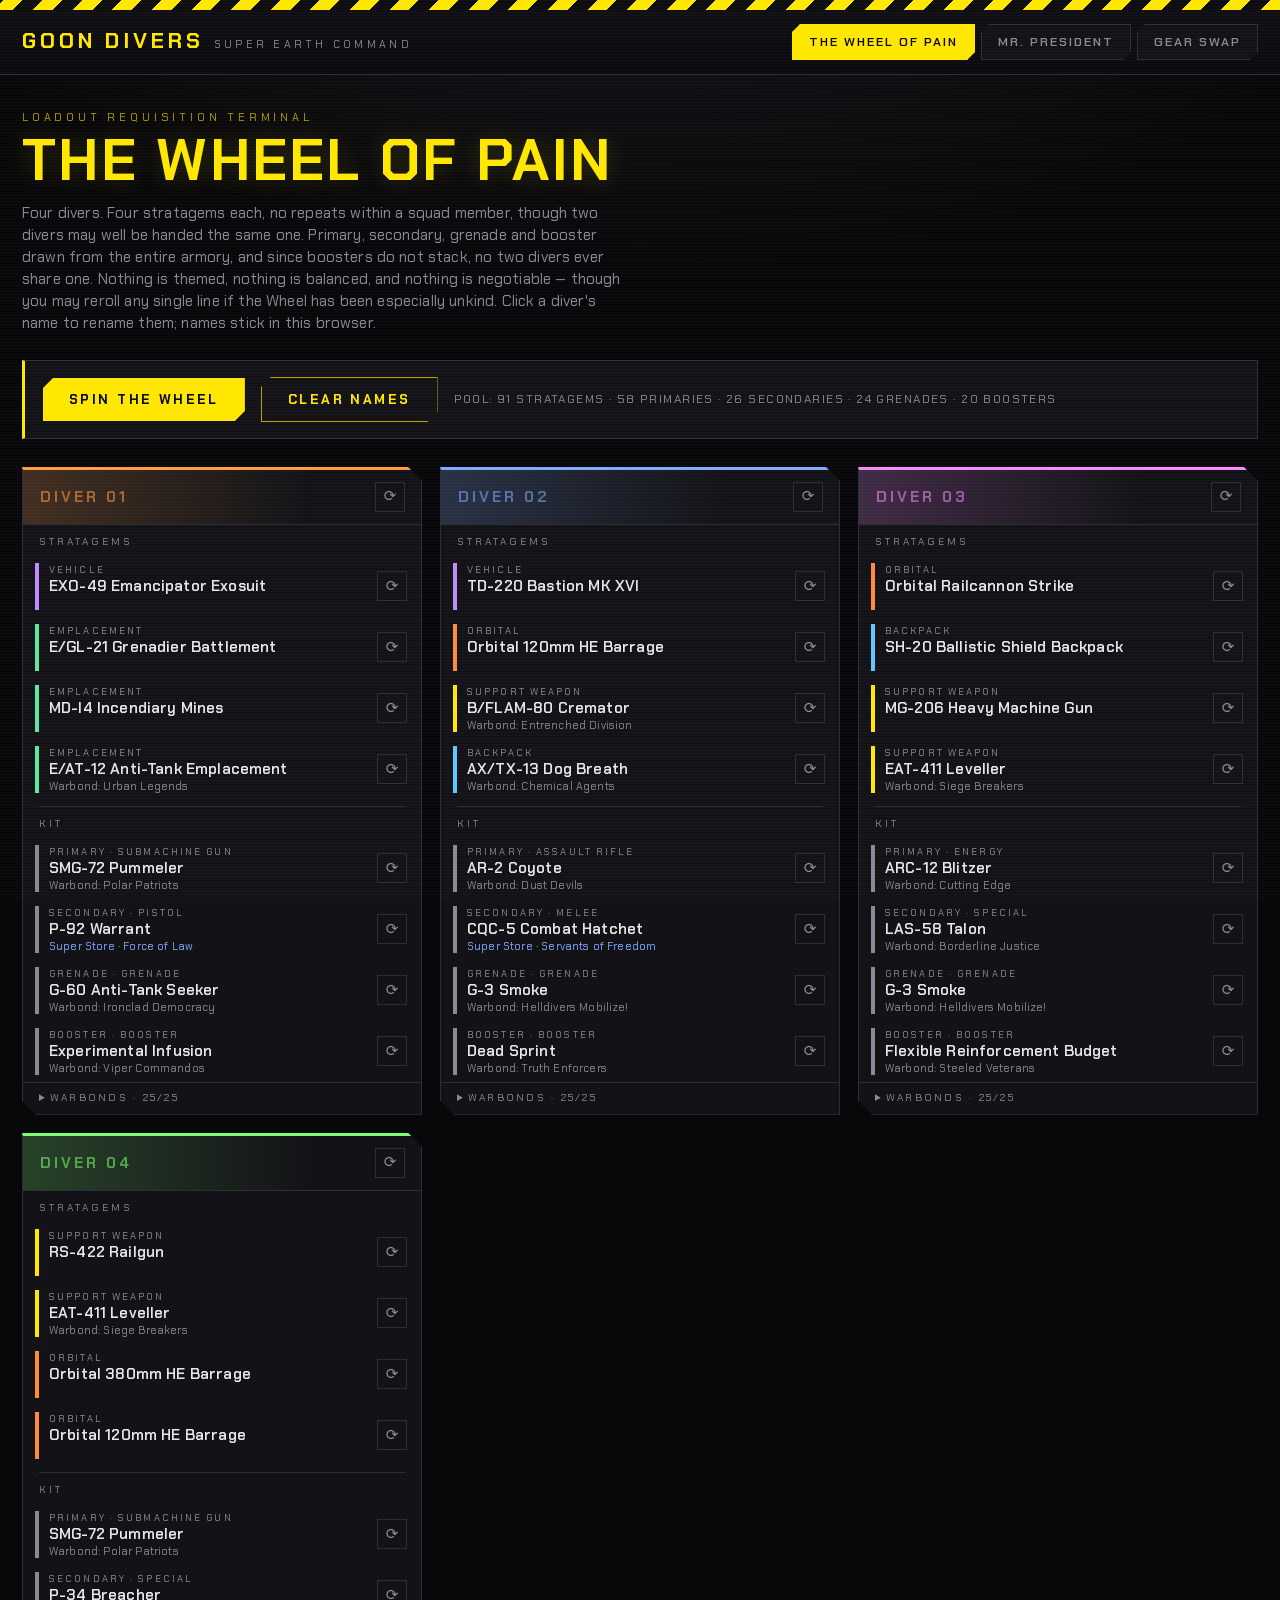
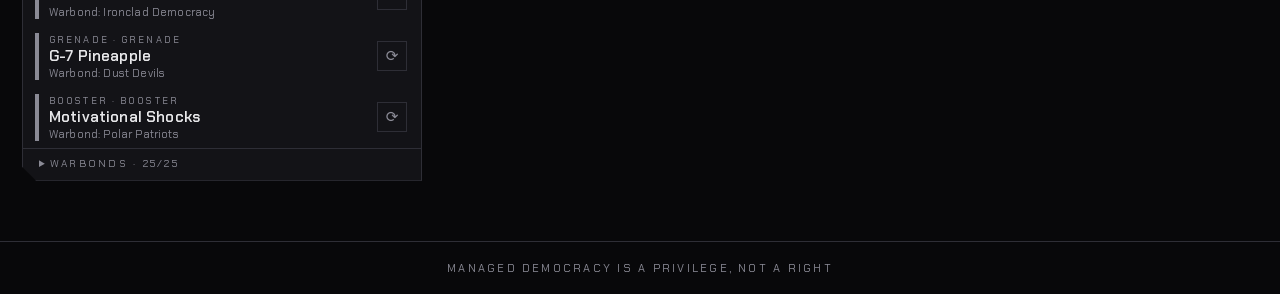
==== commit 2821150f: "Save warbond toggles between sessions; highlight when filtered Co-Authored-By: Claude Sonnet 5.5 <no" ====
--- a/index.html
+++ b/index.html
@@ -8,7 +8,7 @@
 <link rel="preconnect" href="https://fonts.googleapis.com">
 <link rel="preconnect" href="https://fonts.gstatic.com" crossorigin>
 <link href="https://fonts.googleapis.com/css2?family=Chakra+Petch:wght@400;600;700&display=swap" rel="stylesheet">
-<link rel="stylesheet" href="css/style.css?v=20">
+<link rel="stylesheet" href="css/style.css?v=21">
 </head>
 <body>
 
@@ -56,8 +56,8 @@
 
 <footer class="foot">Managed Democracy is a privilege, not a right</footer>
 
-<script src="js/names.js?v=20"></script>
-<script src="js/data.js?v=20"></script>
-<script src="js/wheel.js?v=20"></script>
+<script src="js/names.js?v=21"></script>
+<script src="js/data.js?v=21"></script>
+<script src="js/wheel.js?v=21"></script>
 </body>
 </html>
--- a/css/style.css
+++ b/css/style.css
@@ -348,6 +348,10 @@
 
 .wb-toggles summary:hover { color: var(--text); }
 
+/* Lit up when any warbond is switched off, so a filtered diver is obvious
+   even with the list collapsed. */
+.wb-toggles summary.partial { color: var(--se-yellow); }
+
 .wb-actions {
   padding: 0 16px 4px;
   display: flex;
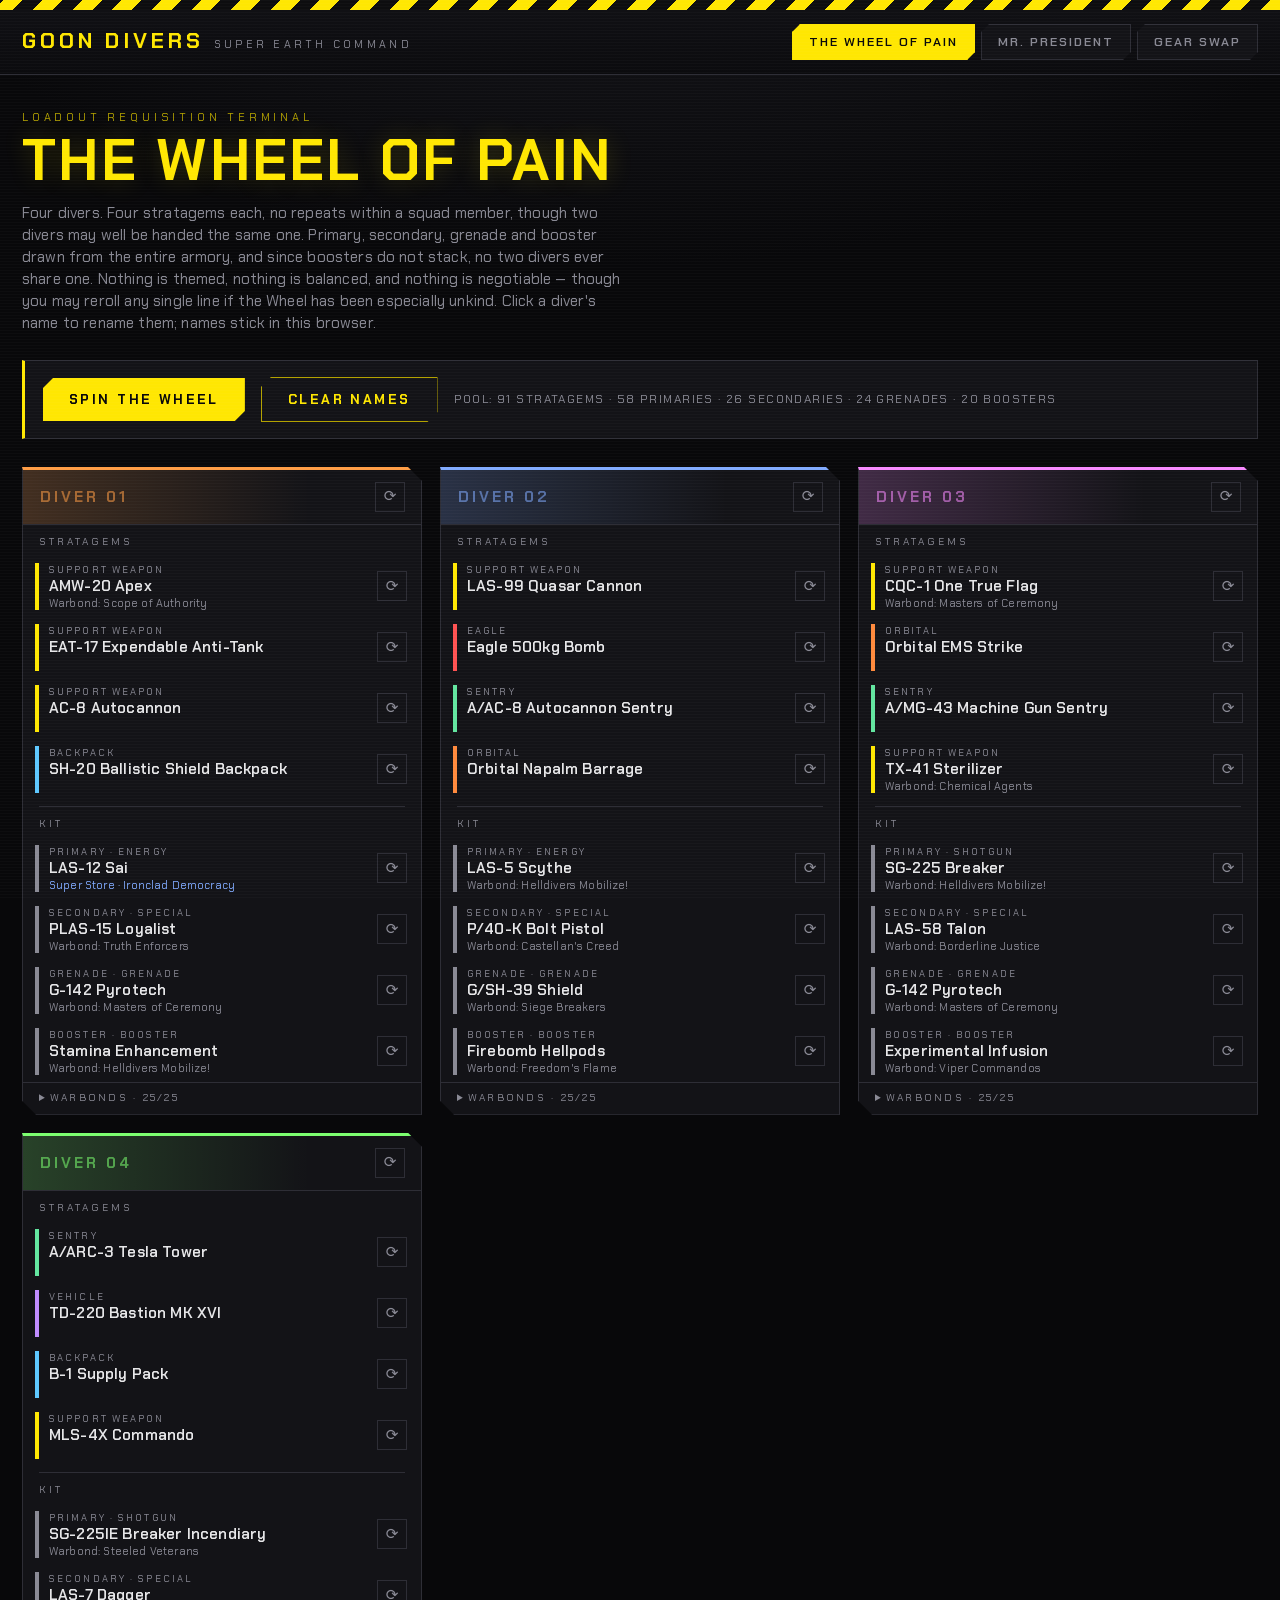
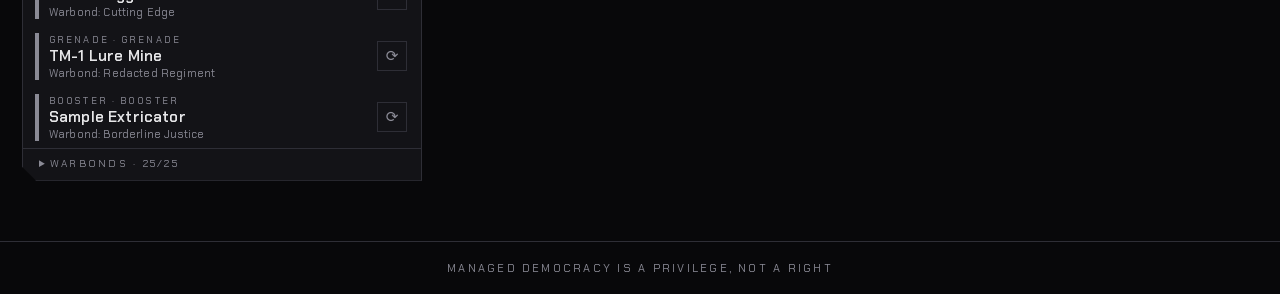
==== commit 01188180: "Allow only one FRV, tank and mech per diver's stratagems Co-Authored-By: Claude Sonnet 5.5 <noreply@" ====
--- a/index.html
+++ b/index.html
@@ -8,7 +8,7 @@
 <link rel="preconnect" href="https://fonts.googleapis.com">
 <link rel="preconnect" href="https://fonts.gstatic.com" crossorigin>
 <link href="https://fonts.googleapis.com/css2?family=Chakra+Petch:wght@400;600;700&display=swap" rel="stylesheet">
-<link rel="stylesheet" href="css/style.css?v=21">
+<link rel="stylesheet" href="css/style.css?v=22">
 </head>
 <body>
 
@@ -56,8 +56,8 @@
 
 <footer class="foot">Managed Democracy is a privilege, not a right</footer>
 
-<script src="js/names.js?v=21"></script>
-<script src="js/data.js?v=21"></script>
-<script src="js/wheel.js?v=21"></script>
+<script src="js/names.js?v=22"></script>
+<script src="js/data.js?v=22"></script>
+<script src="js/wheel.js?v=22"></script>
 </body>
 </html>
